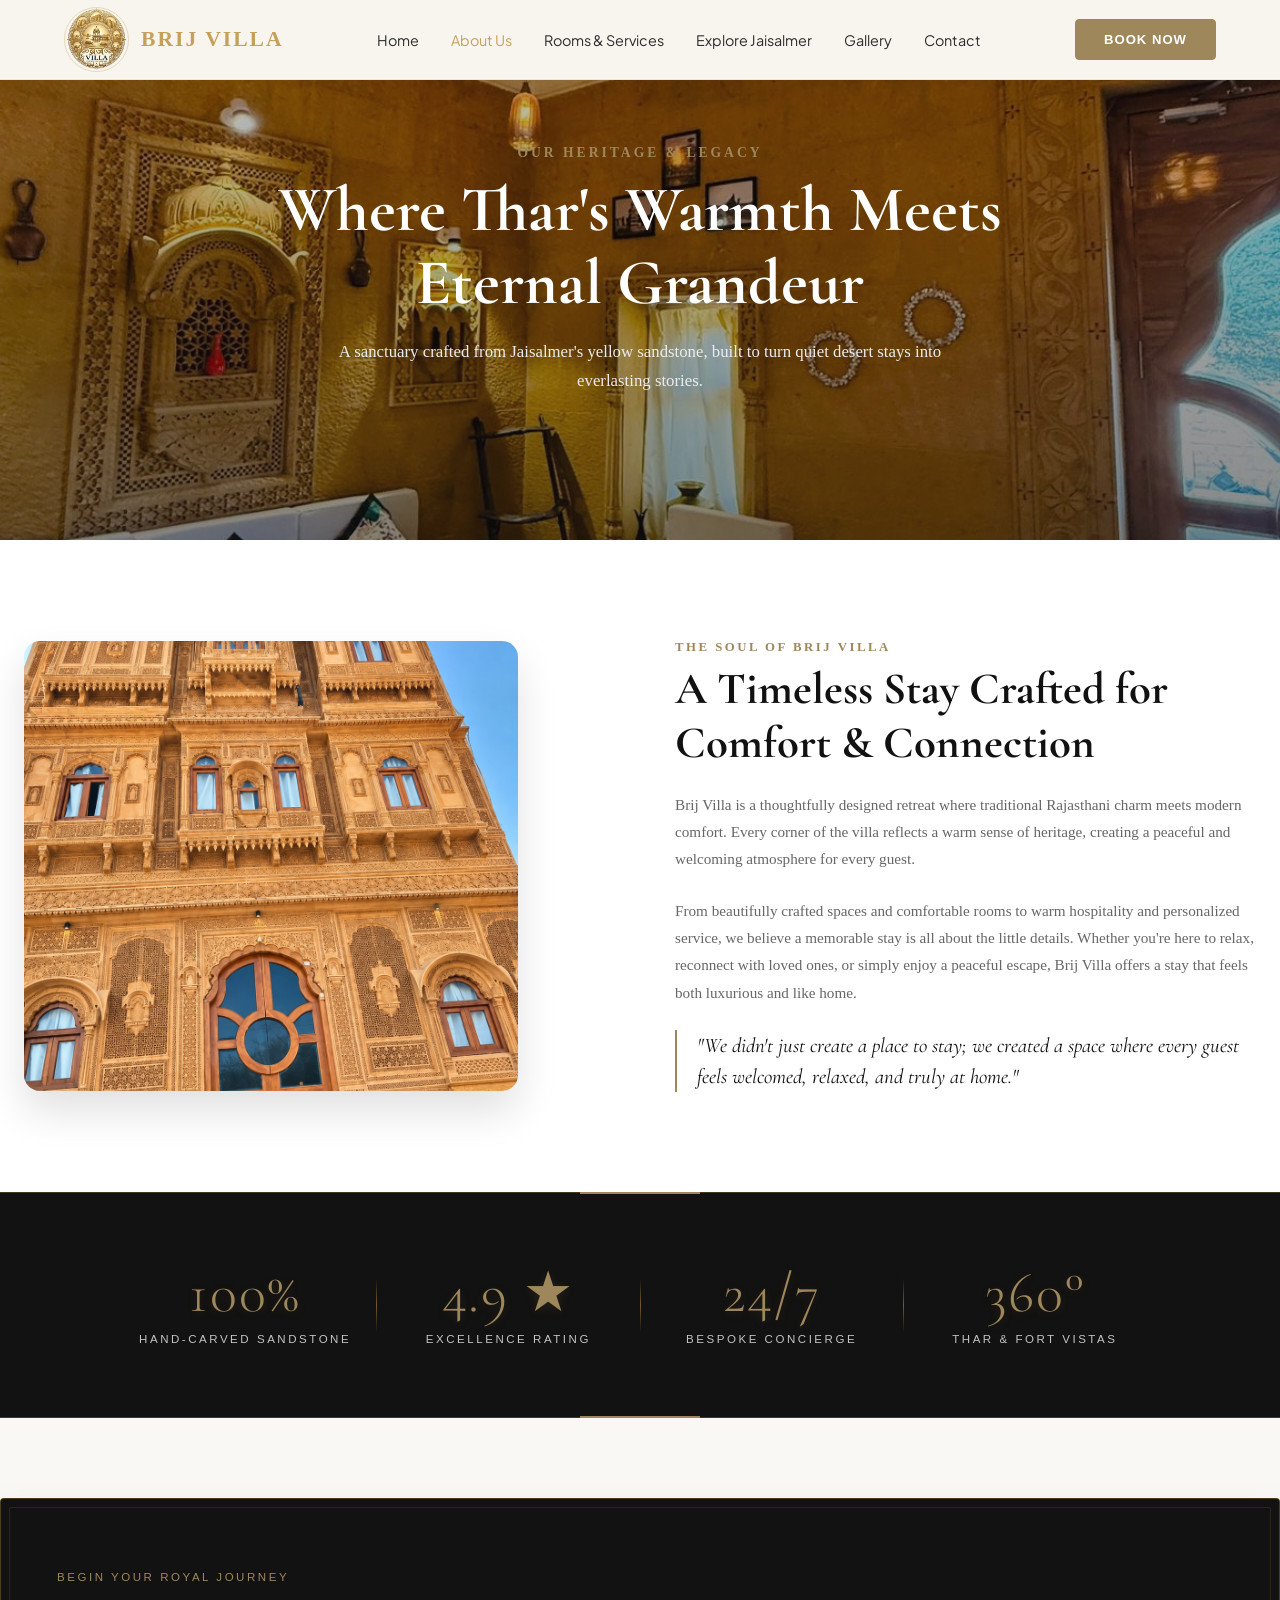
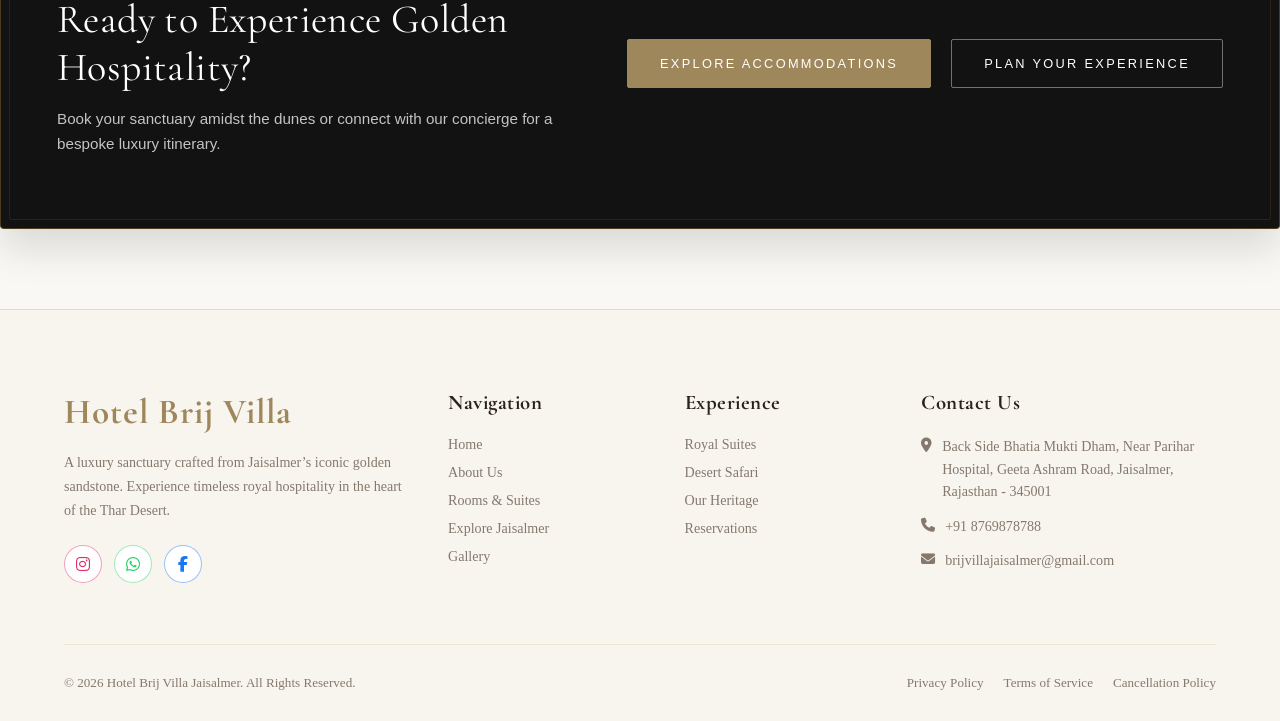
==== about.html @ b9895c02 "first" ====
<!DOCTYPE html>
<html lang="en">
<head>
  <meta charset="UTF-8">
  <meta name="viewport" content="width=device-width, initial-scale=1.0">
  <title>About Us | Brij Vila Jaisalmer</title>
  
  <!-- Shared Global CSS (Navbar, Footer, Buttons) -->
  <link rel="stylesheet" href="style.css">
  
  <!-- Page Specific CSS -->
  <link rel="stylesheet" href="about.css">
  
  <!-- Fonts & Icons -->
  <link rel="preconnect" href="https://fonts.googleapis.com">
  <link rel="preconnect" href="https://fonts.gstatic.com" crossorigin>
  <link href="https://fonts.googleapis.com/css2?family=Cormorant+Garamond:ital,wght@0,400;0,600;0,700;1,400&family=Plus+Jakarta+Sans:wght@300;400;500;600&display=swap" rel="stylesheet">
  <link rel="stylesheet" href="https://cdnjs.cloudflare.com/ajax/libs/font-awesome/6.5.1/css/all.min.css" />
</head>
<body>

  <!-- Navigation Bar (Shared Multi-Page Nav) -->
  <header class="navbar">
        <a href="#hero" class="nav-logo">
  <img 
    src="./images/88f17f92-57b8-442e-8bf9-5949bb6d2c0f-removebg-preview.png" 
    alt="Brij Villa Logo" 
    class="nav-logo-img" 
  />
  <div class="logo-text-group">
    <span class="logo-main">Brij Villa</span>
  </div>
</a>
    <nav class="nav-links">
      <a href="index.html">Home</a>
      <a href="about.html" class="active">About Us</a>
      <a href="rooms.html">Rooms & Services</a>
      <a href="explore.html">Explore Jaisalmer</a>
      <a href="gallery.html">Gallery</a>
      <a href="contact.html">Contact</a>
    </nav>
    <a href="contact.html" class="btn-primary">BOOK NOW</a>
    <button class="nav-hamburger" id="hamburgerBtn" aria-label="Open menu" aria-expanded="false">
      <span></span><span></span><span></span>
    </button>
  </header>

  <div class="nav-mobile" id="mobileNav">
    <button class="nav-close" id="navClose" aria-label="Close menu">✕</button>
    <a href="index.html" class="mob-link">Home</a>
    <a href="about.html" class="mob-link">About Us</a>
    <a href="rooms.html" class="mob-link">Rooms & Services</a>
    <a href="explore.html" class="mob-link">Explore Jaisalmer</a>
    <a href="gallery.html" class="mob-link">Gallery</a>
    <a href="contact.html" class="mob-link">Contact</a>
  </div>

  <main>
    <!-- Page Hero Banner -->
    <section class="about-hero">
      <div class="hero-overlay"></div>
      <div class="hero-content">
        <span class="gold-subtitle">Our Heritage & Legacy</span>
        <h1>Where Thar's Warmth Meets Eternal Grandeur</h1>
        <p>A sanctuary crafted from Jaisalmer's yellow sandstone, built to turn quiet desert stays into everlasting stories.</p>
      </div>
    </section>

    <!-- Narrative Intro Section (Split Layout) -->
  <section class="about-story container">
  <div class="story-grid">
    <div class="story-images">
      <!-- Main Video replaces the main background image -->
      <div class="img-wrapper main-img video-wrapper">
  <img 
    src="./images/hotelfront.png" 
    alt="Brij Villa Hotel"
  >
</div>
    </div>

    <div class="story-text">
      <span class="section-label">The Soul of Brij Villa</span>
      
      <h2>A Timeless Stay Crafted for Comfort & Connection</h2>
      
      <p class="lead-text">
        Brij Villa is a thoughtfully designed retreat where traditional Rajasthani charm meets modern comfort. Every corner of the villa reflects a warm sense of heritage, creating a peaceful and welcoming atmosphere for every guest.
      </p>
      
      <p>
        From beautifully crafted spaces and comfortable rooms to warm hospitality and personalized service, we believe a memorable stay is all about the little details. Whether you're here to relax, reconnect with loved ones, or simply enjoy a peaceful escape, Brij Villa offers a stay that feels both luxurious and like home.
      </p>

      <div class="story-quote">
        <blockquote>
          "We didn't just create a place to stay; we created a space where every guest feels welcomed, relaxed, and truly at home."
        </blockquote>
      </div>
    </div>
  </div>
</section>

<!-- Core Pillars / Services Section -->
<!-- <section class="about-pillars brij-experiences" id="brij-experiences">
  <div class="container">
    <div class="section-header text-center brij-experiences-header">
      <span class="section-label">The Brij Experience</span>
      <h2>Curated Experiences of the Thar</h2>
      <div class="header-line"></div>
      <p class="brij-experiences-intro">Handpicked desert journeys and royal conveniences, arranged with the quiet precision of a heritage concierge.</p>
    </div>

    <div class="brij-experiences-grid">

      <article class="experience-card">
        <div class="experience-card-media">
          <img src="./images/samsdunes.jpg" alt="Desert Safari across golden Sam Sand Dunes" loading="lazy">
          <span class="experience-card-num">01</span>
        </div>
        <div class="experience-card-body">
          <span class="experience-card-cat">Desert Adventure</span>
          <h3>Desert Safari</h3>
          <p>Golden-hour journeys into the Sam dunes — sunset vistas, soft sand trails, and the hush of the Thar at twilight.</p>
          <button type="button" class="experience-book-btn" data-service="Desert Safari">
            Book Now <i class="fa-solid fa-arrow-right-long" aria-hidden="true"></i>
          </button>
        </div>
      </article>

      <article class="experience-card">
        <div class="experience-card-media">
          <img src="./images/jeep.jpg" alt="Jeep Safari through desert dunes" loading="lazy">
          <span class="experience-card-num">02</span>
        </div>
        <div class="experience-card-body">
          <span class="experience-card-cat">Off-Road Expedition</span>
          <h3>Jeep Safari</h3>
          <p>Private 4×4 expeditions across rolling dunes and desert tracks — spirited, secure, and entirely on your schedule.</p>
          <button type="button" class="experience-book-btn" data-service="Jeep Safari">
            Book Now <i class="fa-solid fa-arrow-right-long" aria-hidden="true"></i>
          </button>
        </div>
      </article>

      <article class="experience-card">
        <div class="experience-card-media">
          <img src="./images/camel.jpg" alt="Camel Safari at sunset in the Thar Desert" loading="lazy">
          <span class="experience-card-num">03</span>
        </div>
        <div class="experience-card-body">
          <span class="experience-card-cat">Traditional Desert</span>
          <h3>Camel Safari</h3>
          <p>Leisurely camel treks along ancient caravan routes — a timeless Marwari ritual beneath wide desert skies.</p>
          <button type="button" class="experience-book-btn" data-service="Camel Safari">
            Book Now <i class="fa-solid fa-arrow-right-long" aria-hidden="true"></i>
          </button>
        </div>
      </article>

      

      <article class="experience-card">
        <div class="experience-card-media">
          <img src="./images/quad.jpg" alt="Quad biking across desert terrain" loading="lazy">
          <span class="experience-card-num">04</span>
        </div>
        <div class="experience-card-body">
          <span class="experience-card-cat">Adventure Sports</span>
          <h3>Quad Biking</h3>
          <p>Guided quad rides through open desert terrain — spirited exploration with safety briefing and equipment included.</p>
          <button type="button" class="experience-book-btn" data-service="Quad Biking">
            Book Now <i class="fa-solid fa-arrow-right-long" aria-hidden="true"></i>
          </button>
        </div>
      </article>

      <article class="experience-card">
        <div class="experience-card-media">
          <img src="./images/camp.jpg" alt="Luxury desert camping beneath desert skies" loading="lazy">
          <span class="experience-card-num">05</span>
        </div>
        <div class="experience-card-body">
          <span class="experience-card-cat">Overnight Escape</span>
          <h3>Desert Camping</h3>
          <p>Curated overnight camps with starlit dining, bonfire warmth, and the serene solitude of the golden wilderness.</p>
          <button type="button" class="experience-book-btn" data-service="Desert Camping">
            Book Now <i class="fa-solid fa-arrow-right-long" aria-hidden="true"></i>
          </button>
        </div>
      </article>

      <article class="experience-card">
        <div class="experience-card-media">
          <img src="./images/folk.jpg" alt="Rajasthani cultural and folk heritage" loading="lazy">
          <span class="experience-card-num">06</span>
        </div>
        <div class="experience-card-body">
          <span class="experience-card-cat">Heritage &amp; Culture</span>
          <h3>Rajasthani Cultural &amp; Folk Experience</h3>
          <p>Evenings of folk music, Kalbelia dance, and Marwari storytelling — an intimate portrait of royal Rajasthan.</p>
          <button type="button" class="experience-book-btn" data-service="Rajasthani Cultural &amp; Folk Experience">
            Book Now <i class="fa-solid fa-arrow-right-long" aria-hidden="true"></i>
          </button>
        </div>
      </article>

      <article class="experience-card">
        <div class="experience-card-media">
          <img src="./images/jaisalmerfort.jpg" alt="Jaisalmer Fort and guided heritage tours" loading="lazy">
          <span class="experience-card-num">07</span>
        </div>
        <div class="experience-card-body">
          <span class="experience-card-cat">Guided Discovery</span>
          <h3>Jaisalmer Sightseeing &amp; Guided Tours</h3>
          <p>Certified local guides unveil Sonar Qila, havelis, and hidden lanes — history told with grace and depth.</p>
          <button type="button" class="experience-book-btn" data-service="Jaisalmer Sightseeing &amp; Guided Tours">
            Book Now <i class="fa-solid fa-arrow-right-long" aria-hidden="true"></i>
          </button>
        </div>
      </article>

   

      <article class="experience-card">
        <div class="experience-card-media">
          <img src="./images/car.jpg" alt="Private taxi and car rental in Jaisalmer" loading="lazy">
          <span class="experience-card-num">08</span>
        </div>
        <div class="experience-card-body">
          <span class="experience-card-cat">Private Transport</span>
          <h3>Private Taxi &amp; Car Rental</h3>
          <p>Premium chauffeur-driven cars and self-drive options for day trips, city errands, and bespoke itineraries.</p>
          <button type="button" class="experience-book-btn" data-service="Private Taxi &amp; Car Rental">
            Book Now <i class="fa-solid fa-arrow-right-long" aria-hidden="true"></i>
          </button>
        </div>
      </article>

    </div>
  </div>
</section> -->

<!-- Key Statistics Banner -->
<section class="about-stats">
  <div class="container stats-flex">
    
    <div class="stat-item">
      <span class="stat-number">100%</span>
      <span class="stat-label">Hand-Carved Sandstone</span>
    </div>

    <div class="stat-divider"></div>

    <div class="stat-item">
      <span class="stat-number">4.9 ★</span>
      <span class="stat-label">Excellence Rating</span>
    </div>

    <div class="stat-divider"></div>

    <div class="stat-item">
      <span class="stat-number">24/7</span>
      <span class="stat-label">Bespoke Concierge</span>
    </div>

    <div class="stat-divider"></div>

    <div class="stat-item">
      <span class="stat-number">360°</span>
      <span class="stat-label">Thar & Fort Vistas</span>
    </div>

  </div>
</section>

    <!-- Call to Action Banner -->
    <section class="about-cta">
  <div class="cta-card container">
    <div class="cta-content">
      <span class="cta-subtitle">Begin Your Royal Journey</span>
      <h2>Ready to Experience Golden Hospitality?</h2>
      <p>Book your sanctuary amidst the dunes or connect with our concierge for a bespoke luxury itinerary.</p>
    </div>
    <div class="cta-actions">
      <a href="rooms.html" class="btn-primary">Explore Accommodations</a>
      <a href="contact.html" class="btn-outline">Plan Your Experience</a>
    </div>
  </div>
</section>
  </main>

  <!-- Shared Footer -->
  <footer>
    <div class="footer-inner">
      <div class="footer-top">
        <!-- Brand Info Column -->
        <div class="footer-col">
          <a href="index.html" class="nav-logo">
            <span class="logo-main">Hotel Brij Villa</span>
          </a>
          <p class="footer-tagline">
            A luxury sanctuary crafted from Jaisalmer’s iconic golden sandstone. Experience timeless royal hospitality in the heart of the Thar Desert.
          </p>
          <div class="footer-social">
            <a href="https://www.instagram.com/brijvilla_jaisalmer?igsh=MWw5ZTd3NH1va2M3cA==" class="social-btn contact-app-link" data-contact="instagram" aria-label="Instagram"><i class="fa-brands fa-instagram"></i></a>
            <a href="https://wa.me/918769878788" class="social-btn contact-app-link" data-contact="whatsapp" aria-label="WhatsApp"><i class="fa-brands fa-whatsapp"></i></a>
            <a href="https://www.facebook.com/share/1Bj2ftABbc/" class="social-btn contact-app-link" data-contact="facebook" aria-label="Facebook"><i class="fa-brands fa-facebook-f"></i></a>
          </div>
        </div>

        <!-- Quick Links Column 1 -->
        <div class="footer-col">
          <h5>Navigation</h5>
          <ul>
            <li><a href="index.html">Home</a></li>
            <li><a href="about.html">About Us</a></li>
            <li><a href="rooms.html">Rooms & Suites</a></li>
            <li><a href="explore.html">Explore Jaisalmer</a></li>
            <li><a href="gallery.html">Gallery</a></li>
          </ul>
        </div>

        <!-- Quick Links Column 2 -->
        <div class="footer-col">
          <h5>Experience</h5>
          <ul>
            <li><a href="rooms.html">Royal Suites</a></li>
            <li><a href="explore.html">Desert Safari</a></li>
            <li><a href="about.html">Our Heritage</a></li>
            <li><a href="contact.html">Reservations</a></li>
          </ul>
        </div>

        <!-- Contact Info Column -->
        <div class="footer-col">
          <h5>Contact Us</h5>
          <div class="contact-item">
            <i class="fa-solid fa-location-dot" style="margin-top: 3px;"></i>
            <span>Back Side Bhatia Mukti Dham, Near Parihar Hospital, Geeta Ashram Road, Jaisalmer, Rajasthan - 345001</span>
          </div>
          <div class="contact-item">
            <i class="fa-solid fa-phone" style="margin-top: 3px;"></i>
            <a href="tel:+918769878788">+91 8769878788</a>
          </div>
          <div class="contact-item">
            <i class="fa-solid fa-envelope" style="margin-top: 3px;"></i>
            <a href="mailto:brijvillajaisalmer@gmail.com" class="contact-app-link" data-contact="email">brijvillajaisalmer@gmail.com</a>
          </div>
        </div>
      </div>

      <!-- Footer Bottom -->
      <div class="footer-bottom">
        <p>&copy; 2026 Hotel Brij Villa Jaisalmer. All Rights Reserved.</p>
        <div class="footer-links">
         <a href="./privacy.html">Privacy Policy</a>
          <a href="./terms.html">Terms of Service</a>
          <a href="./cancellation-policy.html">Cancellation Policy</a>
        </div>
      </div>
    </div>
  </footer>

  <script src="contact-links.js" defer></script>
  <script src="about-experiences.js" defer></script>
  <script src="mobile-nav.js" defer></script>
</body>
</html>
---- about.css ----
/* ==========================================================================
   Brij Vila Jaisalmer — About Us Page Styles
   File: about.css
   ========================================================================== */

/* --------------------------------------------------------------------------
   1. Local Variables
   -------------------------------------------------------------------------- */
:root {
  --gold: #9f875c;
  --gold-light: #c5b388;
  --gold-glow: rgba(159, 135, 92, 0.15);
  --dark: #111111;
  --dark-surface: #181818;
  --text-dark: #2a2a2a;
  --text-muted: #666666;
  --text-light: #ececec;
  --font-heading: 'Cormorant Garamond', serif;
  --font-body: 'Plus Jakarta Sans', sans-serif;
  --transition: all 0.4s cubic-bezier(0.16, 1, 0.3, 1);
}

/* --------------------------------------------------------------------------
   2. Base Helpers
   -------------------------------------------------------------------------- */
* {
  margin: 0;
  padding: 0;
  box-sizing: border-box;
}

html, body {
  margin: 0 !important;
  padding: 0 !important;
  width: 100%;
  max-width: 100%;
  overflow-x: hidden;
}



  

.about-hero, 
section {
  width: 100%;
  max-width: 100vw;
  box-sizing: border-box;
}

.story-images {
  position: relative;
  width: 100%;
  max-width: 100%;
}

.floating-img {
  position: absolute;
  bottom: -20px;
  right: 0px;
  width: 48%;
  max-width: 260px;
}

.container {
  max-width: 1280px;
  margin: 0 auto;
  padding: 0 24px;
  overflow-x: hidden;
}

.text-center { 
  text-align: center; 
}

.section-label {
  color: var(--gold);
  font-size: 0.8rem;
  text-transform: uppercase;
  letter-spacing: 2.5px;
  font-weight: 600;
  display: block;
  margin-bottom: 8px;
}

.main-img.video-wrapper {
  position: relative;
  overflow: hidden;
  border-radius: 16px; /* Match your main container border-radius */
  width: 100%;
  height: 100%;
  min-height: 520px; /* Adjust according to your layout design */
}

.main-img.video-wrapper video {
  width: 100%;
  height: 520px;
  object-fit: cover;
  display: block;
  border-radius: inherit;
}

/* ==========================================================================
   Header & Navbar Styles
   ========================================================================== *//* ===========================================================
   NAVBAR (Same as Homepage)
   =========================================================== */

.navbar{
    position:fixed;
    top:0;
    left:0;
    width:100%;
    height:80px;
    padding:0 5%;
    display:flex;
    justify-content:space-between;
    align-items:center;
    background:#F8F5EF;
    backdrop-filter:blur(12px);
    -webkit-backdrop-filter:blur(12px);
    border-bottom:1px solid rgba(197,160,89,.18);
    z-index:9999;
}

.navbar .nav-logo{
    display:flex;
    align-items:center;
    gap:12px;
    text-decoration:none;
}

.navbar .nav-logo-img{
    width:65px;
    height:65px;
    border-radius:50%;
    object-fit:cover;
    border:1px solid rgba(197,160,89,.35);
    transition:.35s;
}

.navbar .nav-logo:hover .nav-logo-img{
    transform:scale(1.05);
}

.navbar .logo-text-group{
    display:flex;
    flex-direction:column;
    justify-content:center;
    line-height:1.05;
}

.navbar .logo-main{
    font-family:'Cinzel',serif;
    font-size:1.35rem;
    font-weight:600;
    letter-spacing:2px;
    color:#c5a059;
    text-transform:uppercase;
    white-space:nowrap;
}

.navbar .logo-sub{
    display: none;
}

.navbar .nav-links{
    display:flex;
    align-items:center;
    gap:32px;
}

.navbar .nav-links a{
    text-decoration:none;
    color:#2C2C2C;
    font-family:'Plus Jakarta Sans',sans-serif;
    font-size:.9rem;
    transition:.3s;
}

.navbar .nav-links a:hover,
.navbar .nav-links a.active{
    color:#c5a059;
}

.navbar .btn-primary{
    padding:12px 24px;
}

/* Mobile */

@media(max-width:768px){

    .navbar{
        height:72px;
        padding:0 20px;
    }

    .navbar .nav-links,
    .navbar > .btn-primary {
        display: none !important;
    }

    .navbar .nav-logo-img{
        width:42px;
        height:42px;
    }

    .navbar .logo-main{
        font-size:1.05rem;
    }

    .navbar .logo-sub{
        display: none;
    }

}

/* Navbar Book Now Button */
.navbar .btn-primary{
    display:inline-flex;
    align-items:center;
    justify-content:center;
    padding:12px 28px;
    background:#9f875c;
    color:#fff;
    text-decoration:none;
    text-transform:uppercase;
    letter-spacing:1px;
    font-size:.82rem;
    font-weight:600;
    border:1px solid #9f875c;
    border-radius:4px;
    transition:all .35s ease;
    white-space:nowrap;
}

.navbar .btn-primary:hover{
    background:#c5b388;
    border-color:#c5b388;
    color:#fff;
    transform:translateY(-2px);
}

/* Mobile menu (matches home page behaviour) */
.navbar .nav-hamburger {
  display: none;
  position: relative;
  flex-direction: column;
  justify-content: center;
  gap: 5px;
  width: 34px;
  height: 34px;
  cursor: pointer;
  padding: 5px;
  background: none;
  border: none;
  z-index: 10001;
}

.navbar .nav-hamburger span {
  display: block;
  width: 24px;
  height: 1.5px;
  background: #2C2C2C;
  transition: transform 0.4s cubic-bezier(0.65, 0, 0.35, 1), opacity 0.3s ease;
  transform-origin: center;
}

.navbar .nav-hamburger.active span:nth-child(1) {
  transform: translateY(6.5px) rotate(45deg);
}

.navbar .nav-hamburger.active span:nth-child(2) {
  opacity: 0;
  transform: scaleX(0);
}

.navbar .nav-hamburger.active span:nth-child(3) {
  transform: translateY(-6.5px) rotate(-45deg);
}

@media (max-width: 768px) {
  .navbar .nav-hamburger {
    display: flex !important;
    flex-shrink: 0;
    margin-left: auto;
  }
}

.nav-mobile {
  display: flex;
  position: fixed;
  inset: 0;
  transform-style: flat;
  perspective: none;
  background: rgba(26, 24, 21, 0.98);
  backdrop-filter: blur(20px);
  -webkit-backdrop-filter: blur(20px);
  z-index: 10005;
  flex-direction: column;
  align-items: center;
  justify-content: center;
  gap: 2.5rem;
  opacity: 0;
  visibility: hidden;
  pointer-events: none;
  transition: opacity 0.4s cubic-bezier(0.4, 0, 0.2, 1), visibility 0.4s;
}

.nav-mobile.open {
  opacity: 1;
  visibility: visible;
  pointer-events: auto;
}

.nav-mobile a,
.nav-mobile .mob-link {
  text-decoration: none;
  font-family: "Cormorant Garamond", serif;
  font-size: 2rem;
  font-weight: 400;
  color: #F8F4EB;
  letter-spacing: 0.05em;
  transition: color 0.3s ease, transform 0.3s ease;
  opacity: 0;
  transform: translateY(14px);
}

.nav-mobile.open a,
.nav-mobile.open .mob-link {
  opacity: 1;
  transform: translateY(0);
}

.nav-mobile.open a:nth-child(2) { transition-delay: 0.06s; }
.nav-mobile.open a:nth-child(3) { transition-delay: 0.11s; }
.nav-mobile.open a:nth-child(4) { transition-delay: 0.16s; }
.nav-mobile.open a:nth-child(5) { transition-delay: 0.21s; }
.nav-mobile.open a:nth-child(6) { transition-delay: 0.26s; }
.nav-mobile.open a:nth-child(7) { transition-delay: 0.31s; }

.nav-mobile a:hover,
.nav-mobile .mob-link:hover {
  color: #c5b388;
}

.nav-close {
  position: absolute;
  top: 1.5rem;
  right: 5%;
  background: none;
  border: none;
  color: #c5b388;
  font-size: 1.5rem;
  cursor: pointer;
  padding: 0.5rem;
}

/* --------------------------------------------------------------------------
   3. Hero Banner
   -------------------------------------------------------------------------- */
.about-hero {
  position: relative;
  height: 60vh;
  min-height: 480px;
  background: url('./images/gallery.jpeg') center/cover no-repeat;
  display: flex;
  align-items: center;
  justify-content: center;
  text-align: center;
  padding: 0 20px;
}

.hero-overlay {
  position: absolute;
  inset: 0;
  background: linear-gradient(180deg, rgba(17,17,17,0.22) 0%, rgba(17,17,17,0.48) 100%);
}

.hero-content {
  position: relative;
  z-index: 2;
  max-width: 800px;
}

.gold-subtitle {
  color: var(--gold);
  font-size: 0.85rem;
  text-transform: uppercase;
  letter-spacing: 3px;
  font-weight: 600;
  display: block;
  margin-bottom: 12px;
}

.about-hero h1 {
  font-family: var(--font-heading);
  font-size: clamp(2.5rem, 5vw, 4rem);
  color: #ffffff;
  font-weight: 700;
  line-height: 1.15;
  margin-bottom: 18px;
}

.about-hero p {
  color: var(--text-light);
  font-size: 1.05rem;
  line-height: 1.7;
  font-weight: 300;
  max-width: 620px;
  margin: 0 auto;
}

/* --------------------------------------------------------------------------
   4. Story Section (Split Architecture Layout)
   -------------------------------------------------------------------------- */
.about-story {
  padding: 100px 24px;
}

.story-grid {
  display: grid;
  grid-template-columns: 1fr 1fr;
  gap: 70px;
  align-items: center;
}

.story-images {
  position: relative;
}

.img-wrapper {
  border-radius: 8px;
  overflow: hidden;
  box-shadow: 0 20px 40px rgba(0,0,0,0.12);
}

.img-wrapper img {
  width: 100%;
  height: 90%;
  object-fit: cover;
  display: block;
  transition: var(--transition);
}

.main-img {
  width: 85%;
  height: 400px;
}

.floating-img {
  position: absolute;
  bottom: -30px;
  right: 0;
  width: 55%;
  height: 280px;
  border: 6px solid #ffffff;
}

.experience-badge {
  position: absolute;
  top: 30px;
  left: -20px;
  background: var(--dark);
  color: #ffffff;
  padding: 20px 24px;
  border-radius: 6px;
  border-left: 3px solid var(--gold);
  box-shadow: 0 15px 30px rgba(0,0,0,0.2);
}

.badge-num {
  display: block;
  font-family: var(--font-heading);
  font-size: 2.2rem;
  font-weight: 700;
  color: var(--gold);
  line-height: 1;
}

.badge-text {
  font-size: 0.75rem;
  text-transform: uppercase;
  letter-spacing: 1.5px;
  color: #cccccc;
  margin-top: 4px;
  display: block;
}

.story-text h2 {
  font-family: var(--font-heading);
  font-size: 2.8rem;
  color: var(--dark);
  line-height: 1.2;
  margin-bottom: 20px;
}

.lead-text {
  font-size: 1.1rem;
  color: var(--text-dark);
  font-weight: 500;
  line-height: 1.7;
  margin-bottom: 16px;
}

.story-text p {
  color: var(--text-muted);
  line-height: 1.8;
  font-size: 0.95rem;
  margin-bottom: 24px;
}

.story-quote blockquote {
  border-left: 2px solid var(--gold);
  padding-left: 20px;
  font-family: var(--font-heading);
  font-size: 1.3rem;
  font-style: italic;
  color: var(--dark);
  line-height: 1.5;
  margin: 0;
}

/* .video-wrapper {
  overflow: hidden;
  position: relative;
}

.video-wrapper video {
  width: 100%;
  height: 100%;
  object-fit: cover;
  display: block;
} */
/* --------------------------------------------------------------------------
   5. Core Pillars / Philosophy Section
   -------------------------------------------------------------------------- */
/* ============================================================
   BRIJ EXPERIENCES — Curated Services Grid (About Page)
   ============================================================ */
.about-pillars.brij-experiences {
  padding: 5.5rem 0 6rem;
  background: var(--ivory, #faf8f5);
}

.brij-experiences-header h2 {
  font-family: "Cormorant Garamond", serif;
  font-size: clamp(1.85rem, 3vw, 2.35rem);
  font-weight: 500;
  color: var(--charcoal, #2b2118);
  margin-top: 0.5rem;
  letter-spacing: 0.02em;
}

.brij-experiences-header .header-line {
  width: 50px;
  height: 1px;
  background: var(--gold, #b88a3b);
  margin: 1rem auto 1.5rem;
}

.brij-experiences-intro {
  max-width: 36rem;
  margin: 0 auto 3rem;
  font-family: "Plus Jakarta Sans", sans-serif;
  font-size: 0.95rem;
  line-height: 1.75;
  color: #6b6358;
  font-weight: 300;
}

.brij-experiences-grid {
  display: grid;
  grid-template-columns: repeat(3, 1fr);
  gap: 1.75rem;
}

.experience-card {
  display: flex;
  flex-direction: column;
  background: #fff;
  border: 1px solid rgba(184, 138, 59, 0.18);
  overflow: hidden;
  transition: transform 0.45s ease, box-shadow 0.45s ease, border-color 0.45s ease;
}

.experience-card:hover {
  transform: translateY(-5px);
  border-color: rgba(184, 138, 59, 0.45);
  box-shadow: 0 18px 40px rgba(43, 33, 26, 0.07);
}

.experience-card-media {
  position: relative;
  aspect-ratio: 4 / 3;
  overflow: hidden;
  background: #ebe4d8;
}

.experience-card-media img {
  width: 100%;
  height: 100%;
  object-fit: cover;
  object-position: center;
  transition: transform 0.65s cubic-bezier(0.25, 0.46, 0.45, 0.94);
}

.experience-card:hover .experience-card-media img {
  transform: scale(1.06);
}

.experience-card-num {
  position: absolute;
  top: 1rem;
  right: 1rem;
  font-family: "Cormorant Garamond", serif;
  font-size: 1.5rem;
  font-weight: 300;
  color: #f8f5ef;
  letter-spacing: 0.05em;
  text-shadow: 0 1px 8px rgba(43, 33, 26, 0.35);
  pointer-events: none;
}

.experience-card-body {
  display: flex;
  flex-direction: column;
  flex: 1;
  padding: 1.5rem 1.35rem 1.65rem;
}

.experience-card-cat {
  font-family: "Plus Jakarta Sans", sans-serif;
  font-size: 0.62rem;
  font-weight: 500;
  letter-spacing: 0.22em;
  text-transform: uppercase;
  color: var(--gold, #b88a3b);
  margin-bottom: 0.55rem;
}

.experience-card-body h3 {
  font-family: "Cormorant Garamond", serif;
  font-size: 1.3rem;
  font-weight: 600;
  color: var(--charcoal, #2b2118);
  line-height: 1.25;
  margin-bottom: 0.65rem;
  letter-spacing: 0.01em;
}

.experience-card-body p {
  font-family: "Plus Jakarta Sans", sans-serif;
  font-size: 0.875rem;
  line-height: 1.7;
  color: #6b6358;
  font-weight: 300;
  margin-bottom: 1.25rem;
  flex: 1;
}

.experience-book-btn {
  align-self: flex-start;
  display: inline-flex;
  align-items: center;
  gap: 0.55rem;
  padding: 0.65rem 1.15rem;
  background: transparent;
  border: 1px solid var(--gold, #b88a3b);
  color: #4a4038;
  font-family: "Plus Jakarta Sans", sans-serif;
  font-size: 0.72rem;
  font-weight: 500;
  letter-spacing: 0.14em;
  text-transform: uppercase;
  cursor: pointer;
  transition: background 0.35s ease, color 0.35s ease, border-color 0.35s ease, gap 0.35s ease;
}

.experience-book-btn i {
  font-size: 0.75rem;
  transition: transform 0.35s ease;
}

.experience-book-btn:hover,
.experience-book-btn:focus-visible {
  background: var(--gold, #b88a3b);
  color: #f8f5ef;
  border-color: var(--gold, #b88a3b);
  outline: none;
}

.experience-book-btn:hover i,
.experience-book-btn:focus-visible i {
  transform: translateX(4px);
}

@media (max-width: 1024px) {
  .brij-experiences-grid {
    grid-template-columns: repeat(2, 1fr);
    gap: 1.5rem;
  }
}

@media (max-width: 768px) {
  .about-pillars.brij-experiences {
    padding: 4rem 0 4.5rem;
  }

  .brij-experiences-intro {
    margin-bottom: 2.25rem;
    font-size: 0.9rem;
  }

  .brij-experiences-grid {
    grid-template-columns: 1fr;
    gap: 1.25rem;
  }

  .experience-card-body {
    padding: 1.35rem 1.15rem 1.5rem;
  }

  .experience-book-btn {
    width: 100%;
    justify-content: center;
    padding: 0.75rem 1rem;
    min-height: 44px;
  }
}
/* --------------------------------------------------------------------------
   6. Key Metrics & Statistics Banner
   -------------------------------------------------------------------------- */
/* ============================================================
   EXTRA LUXURY STATS BANNER (THE BRIJ VILLA)
   ============================================================ */
.about-stats {
  background: var(--charcoal, #121212);
  padding: 4.5rem 0;
  border-top: 1px solid rgba(184, 138, 59, 0.3);
  border-bottom: 1px solid rgba(184, 138, 59, 0.3);
  position: relative;
}

/* Subtle gold top/bottom accent line glow */
.about-stats::before,
.about-stats::after {
  content: "";
  position: absolute;
  left: 50%;
  transform: translateX(-50%);
  width: 120px;
  height: 2px;
  background: var(--gold, #b88a3b);
}

.about-stats::before {
  top: -1px;
}

.about-stats::after {
  bottom: -1px;
}

.stats-flex {
  display: flex;
  align-items: center;
  justify-content: space-between;
  max-width: 1100px;
  margin: 0 auto;
}

.stat-item {
  display: flex;
  flex-direction: column;
  align-items: center;
  text-align: center;
  padding: 0 1rem;
  flex: 1;
}

.stat-number {
  font-family: "Cormorant Garamond", serif;
  font-size: 3.5rem;
  font-weight: 300;
  color: var(--gold, #b88a3b);
  line-height: 1;
  letter-spacing: 0.03em;
  margin-bottom: 0.75rem;
  text-shadow: 0 2px 10px rgba(184, 138, 59, 0.15);
}

.stat-label {
  font-family: "DM Sans", sans-serif;
  font-size: 0.72rem;
  font-weight: 500;
  text-transform: uppercase;
  letter-spacing: 0.22em;
  color: rgba(255, 255, 255, 0.75);
}

/* Slim Gold Gradient Divider */
.stat-divider {
  width: 1px;
  height: 55px;
  background: linear-gradient(
    to bottom,
    transparent,
    rgba(184, 138, 59, 0.6),
    transparent
  );
}

/* Mobile & Tablet Responsiveness */
@media (max-width: 768px) {
  .about-stats {
    padding: 3.5rem 1rem;
  }
  .stats-flex {
    display: grid;
    grid-template-columns: repeat(2, 1fr);
    gap: 2.5rem 1rem;
  }
  .stat-divider {
    display: none;
  }
  .stat-number {
    font-size: 2.8rem;
  }
}

/* --------------------------------------------------------------------------
   7. Call To Action (CTA) Box
   -------------------------------------------------------------------------- */
/* ============================================================
   EXTRA LUXURY CTA SECTION (THE BRIJ VILLA)
   ============================================================ */
.about-cta {
  padding: 5rem 0;
  background: var(--ivory, #faf8f5);
}

.cta-card {
  background: var(--charcoal, #121212);
  border: 1px solid rgba(184, 138, 59, 0.35);
  border-radius: 4px;
  padding: 4.5rem 3.5rem;
  display: flex;
  align-items: center;
  justify-content: space-between;
  gap: 3rem;
  position: relative;
  overflow: hidden;
  box-shadow: 0 20px 40px rgba(0, 0, 0, 0.12);
}

/* Subtle inset gold outline overlay for framing */
.cta-card::before {
  content: "";
  position: absolute;
  top: 8px;
  left: 8px;
  right: 8px;
  bottom: 8px;
  border: 1px solid rgba(184, 138, 59, 0.15);
  pointer-events: none;
  border-radius: 2px;
}

.cta-content {
  max-width: 620px;
  position: relative;
  z-index: 1;
}

.cta-subtitle {
  font-family: "DM Sans", sans-serif;
  font-size: 0.72rem;
  text-transform: uppercase;
  letter-spacing: 0.22em;
  color: var(--gold, #b88a3b);
  display: block;
  margin-bottom: 0.75rem;
}

.cta-content h2 {
  font-family: "Cormorant Garamond", serif;
  font-size: 2.5rem;
  font-weight: 400;
  color: #ffffff;
  line-height: 1.2;
  margin-bottom: 1rem;
  letter-spacing: 0.01em;
}

.cta-content p {
  font-family: "DM Sans", sans-serif;
  font-size: 0.95rem;
  color: rgba(255, 255, 255, 0.75);
  line-height: 1.6;
}

.cta-actions {
  display: flex;
  align-items: center;
  gap: 1.25rem;
  position: relative;
  z-index: 1;
  flex-shrink: 0;
}

/* Primary Gold Button */
.btn-primary {
  display: inline-block;
  padding: 1rem 2rem;
  background: var(--gold, #b88a3b);
  color: #ffffff;
  font-family: "DM Sans", sans-serif;
  font-size: 0.8rem;
  font-weight: 500;
  text-transform: uppercase;
  letter-spacing: 0.18em;
  text-decoration: none;
  border: 1px solid var(--gold, #b88a3b);
  border-radius: 2px;
  transition: all 0.35 ease;
}

.btn-primary:hover {
  background: #a37830;
  border-color: #a37830;
  transform: translateY(-2px);
  box-shadow: 0 8px 20px rgba(184, 138, 59, 0.25);
}

/* Outline Light Button */
.btn-outline {
  display: inline-block;
  padding: 1rem 2rem;
  background: transparent;
  color: #ffffff;
  font-family: "DM Sans", sans-serif;
  font-size: 0.8rem;
  font-weight: 500;
  text-transform: uppercase;
  letter-spacing: 0.18em;
  text-decoration: none;
  border: 1px solid rgba(255, 255, 255, 0.4);
  border-radius: 2px;
  transition: all 0.35s ease;
}

.btn-outline:hover {
  border-color: var(--gold, #b88a3b);
  color: var(--gold, #b88a3b);
  transform: translateY(-2px);
}

/* Mobile & Tablet Responsiveness */
@media (max-width: 992px) {
  .cta-card {
    flex-direction: column;
    text-align: center;
    padding: 3.5rem 2rem;
    gap: 2rem;
  }

  .cta-actions {
    flex-direction: column;
    width: 100%;
  }

  .btn-primary,
  .btn-outline {
    width: 100%;
    text-align: center;
  }
}

/* ==========================================================================
   8. Shared Footer Styles (Exact Match to Index CSS)
   ========================================================================== */
footer {
  background: #F8F5EF;
  color: #4A4038;
  padding: 80px 5% 30px;
  border-top: 1px solid rgba(184, 138, 59, 0.25);
}

.footer-inner {
  max-width: 1300px;
  margin: 0 auto;
}

.footer-top {
  display: grid;
  grid-template-columns: 1.4fr 0.8fr 0.8fr 1.2fr;
  gap: 40px;
  padding-bottom: 60px;
  border-bottom: 1px solid rgba(184, 138, 59, 0.15);
}

footer .logo-main {
  display: block;
  font-family: 'Cormorant Garamond', serif;
  font-size: 2.2rem;
  font-weight: 700;
  color: var(--gold, #9f875c);
  letter-spacing: 1px;
}

footer .nav-logo,
footer .nav-logo:hover,
footer .nav-logo:focus {
  text-decoration: none;
}

footer .logo-sub {
  display: none;
}

.footer-tagline {
  font-size: 0.88rem;
  color: #85786D;
  line-height: 1.7;
  margin: 18px 0 22px;
}

.footer-social {
  display: flex;
  gap: 12px;
}

.social-btn {
  width: 38px;
  height: 38px;
  border-radius: 50%;
  border: 1px solid rgba(184, 138, 59, 0.35);
  background: #ffffff;
  display: flex;
  align-items: center;
  justify-content: center;
  color: var(--gold, #9f875c);
  text-decoration: none;
  transition: all 0.3s ease;
}

.social-btn:hover {
  background: var(--gold, #9f875c);
  color: #ffffff;
  transform: translateY(-3px);
}

.footer-col h5 {
  font-family: 'Cormorant Garamond', serif;
  font-size: 1.3rem;
  color: #2B211A;
  margin-bottom: 20px;
  letter-spacing: 0.5px;
}

.footer-col ul {
  list-style: none;
  padding: 0;
  margin: 0;
}

.footer-col ul li {
  margin-bottom: 10px;
}

.footer-col ul li a {
  color: #85786D;
  text-decoration: none;
  font-size: 0.88rem;
  transition: color 0.3s ease;
}

.footer-col ul li a:hover {
  color: var(--gold, #9f875c);
}

.contact-item {
  display: flex;
  gap: 10px;
  font-size: 0.88rem;
  color: #85786D;
  margin-bottom: 12px;
  line-height: 1.6;
}

.contact-item a {
  color: #85786D;
  text-decoration: none;
  transition: color 0.3s ease;
}

.contact-item a:hover {
  color: var(--gold, #9f875c);
}

.footer-bottom {
  display: flex;
  justify-content: space-between;
  align-items: center;
  padding-top: 30px;
  font-size: 0.82rem;
  color: #85786D;
}

.footer-links {
  display: flex;
  gap: 20px;
}

.footer-links a {
  color: #85786D;
  text-decoration: none;
  transition: color 0.3s ease;
}

.footer-links a:hover {
  color: #2B211A;
}

/* --------------------------------------------------------------------------
   9. Responsive Design
   -------------------------------------------------------------------------- */
@media (max-width: 992px) {
  .story-grid {
    grid-template-columns: 1fr;
    gap: 50px;
  }
  
  .main-img {
    width: 100%;
    height: 380px;
  }
  
  .floating-img {
    display: none;
  }

  .cta-card {
    flex-direction: column;
    text-align: center;
    padding: 40px 30px;
  }

  .stat-divider {
    display: none;
  }

  .footer-top {
    grid-template-columns: 1fr 1fr;
  }
}

@media (max-width: 600px) {
  .about-story, 
  .about-pillars, 
  .about-cta {
    padding: 60px 20px;
  }

  .cta-actions {
    flex-direction: column;
    width: 100%;
  }

  .cta-actions a {
    width: 100%;
    text-align: center;
  }

  .footer-top {
    grid-template-columns: 1fr;
    gap: 30px;
  }

  .footer-bottom {
    flex-direction: column;
    gap: 15px;
    text-align: center;
  }
}



/* =========================================================
   FOOTER SOCIAL ICON — BRAND COLORS
   ========================================================= */

.footer-social .social-btn[data-contact="whatsapp"] {
  color: #25D366;
  border-color: rgba(37, 211, 102, 0.45);
}

.footer-social .social-btn[data-contact="whatsapp"]:hover {
  background: #25D366;
  color: #fff;
  border-color: #25D366;
}


.footer-social .social-btn[data-contact="instagram"] {
  color: #E1306C;
  border-color: rgba(225, 48, 108, 0.45);
}

.footer-social .social-btn[data-contact="instagram"]:hover {
  background: #E1306C;
  color: #fff;
  border-color: #E1306C;
}


.footer-social .social-btn[data-contact="facebook"] {
  color: #1877F2;
  border-color: rgba(24, 119, 242, 0.45);
}

.footer-social .social-btn[data-contact="facebook"]:hover {
  background: #1877F2;
  color: #fff;
  border-color: #1877F2;
} 



/* About Story - Main Hotel Image */
.about-story .main-img.video-wrapper {
  width: 85%;
  height: 450px !important;
  min-height: 0 !important;
  aspect-ratio: auto !important;
}

.about-story .main-img.video-wrapper img {
  width: 100%;
  height: 100% !important;
  object-fit: cover;
  display: block;
}

/* ================================
   ABOUT STORY - MOBILE FIX
================================ */

@media (max-width: 768px) {

  .about-story {
    width: 100%;
    max-width: 100%;
    padding: 55px 22px 60px;
    overflow: hidden;
  }

  .about-story .story-grid {
    width: 100%;
    display: flex;
    flex-direction: column;
    gap: 45px;
  }

  .about-story .story-images {
    width: 100%;
    max-width: 100%;
  }

  .about-story .main-img,
  .about-story .main-img.video-wrapper {
    width: 100% !important;
    max-width: 100% !important;
    height: 330px !important;
    min-height: 0 !important;
    aspect-ratio: auto !important;
  }

  .about-story .main-img img {
    width: 100% !important;
    height: 100% !important;
    object-fit: cover;
    display: block;
  }

  .about-story .story-text {
    width: 100%;
    max-width: 100%;
    min-width: 0;
  }

  .about-story .story-text h2 {
    font-size: 2.6rem;
    line-height: 1.08;
    word-break: normal;
    overflow-wrap: normal;
  }

  .about-story .story-text p {
    font-size: 0.9rem;
    line-height: 1.75;
  }
}
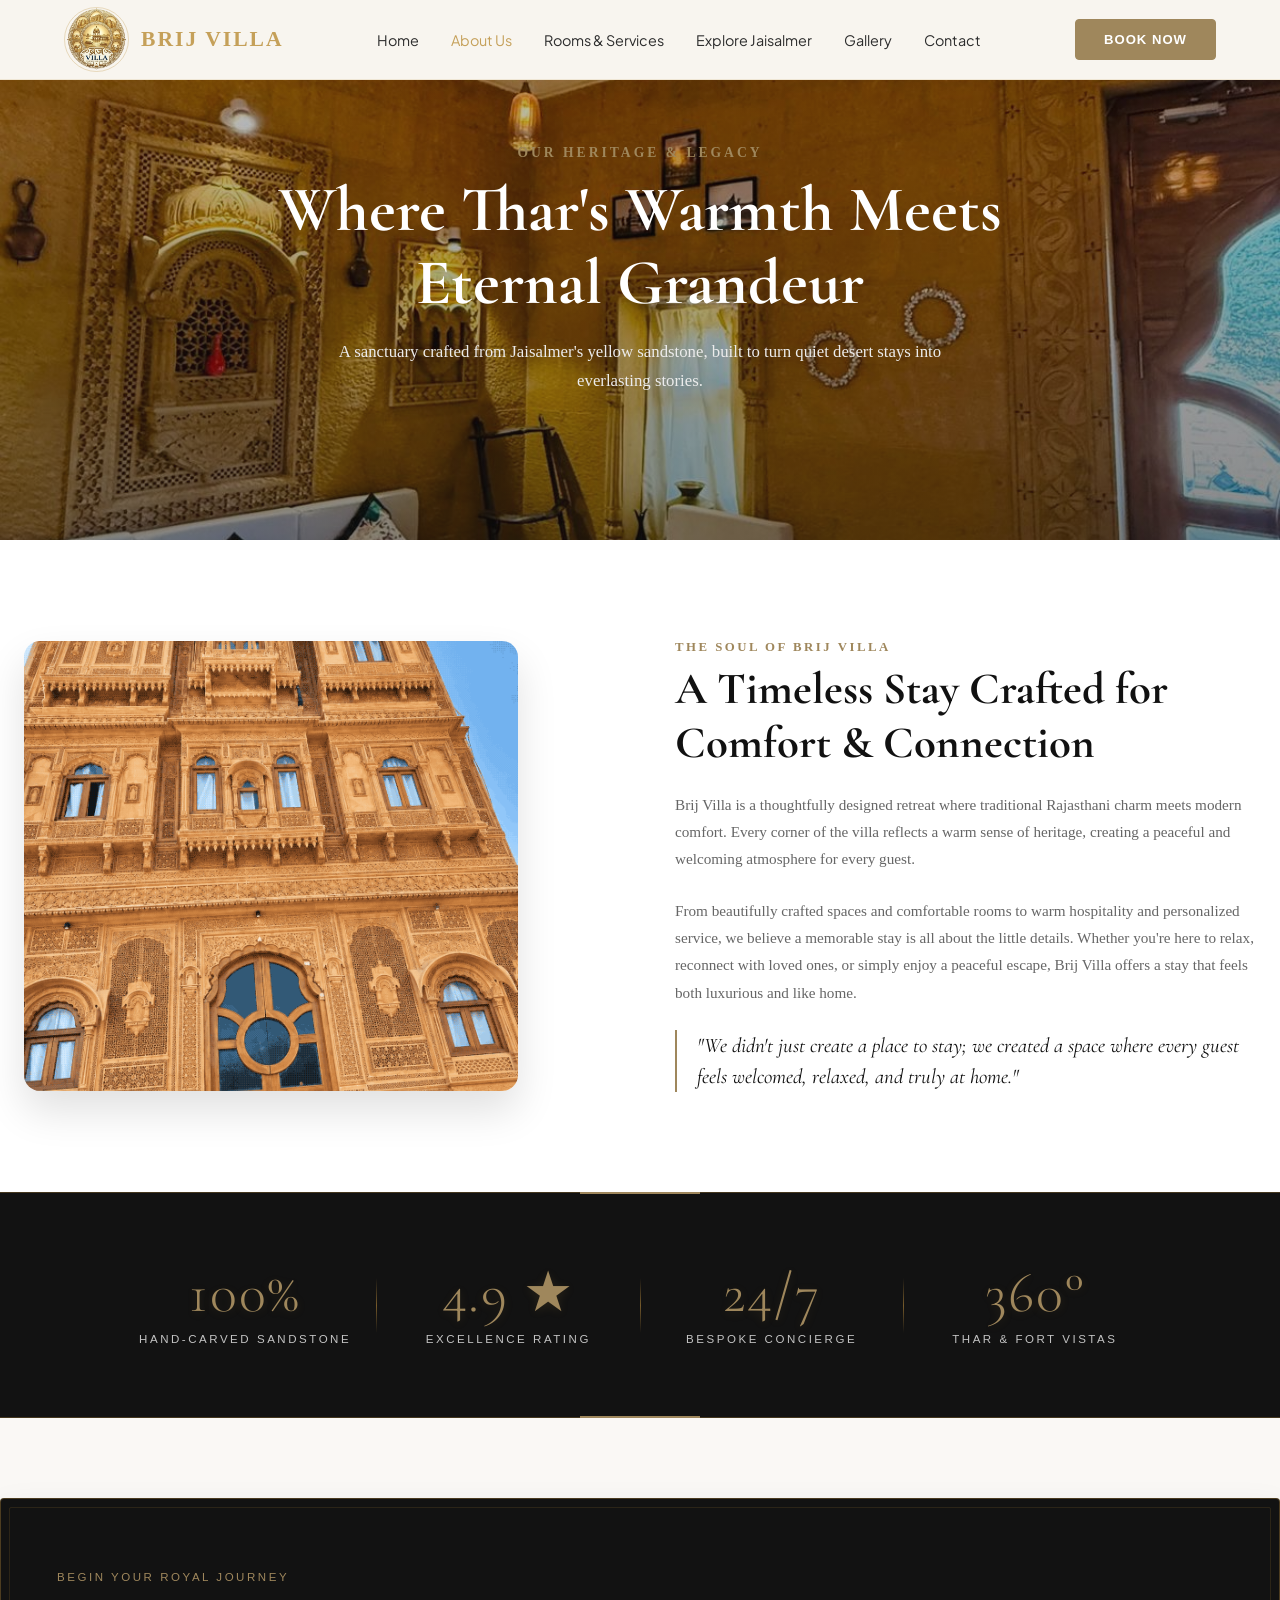
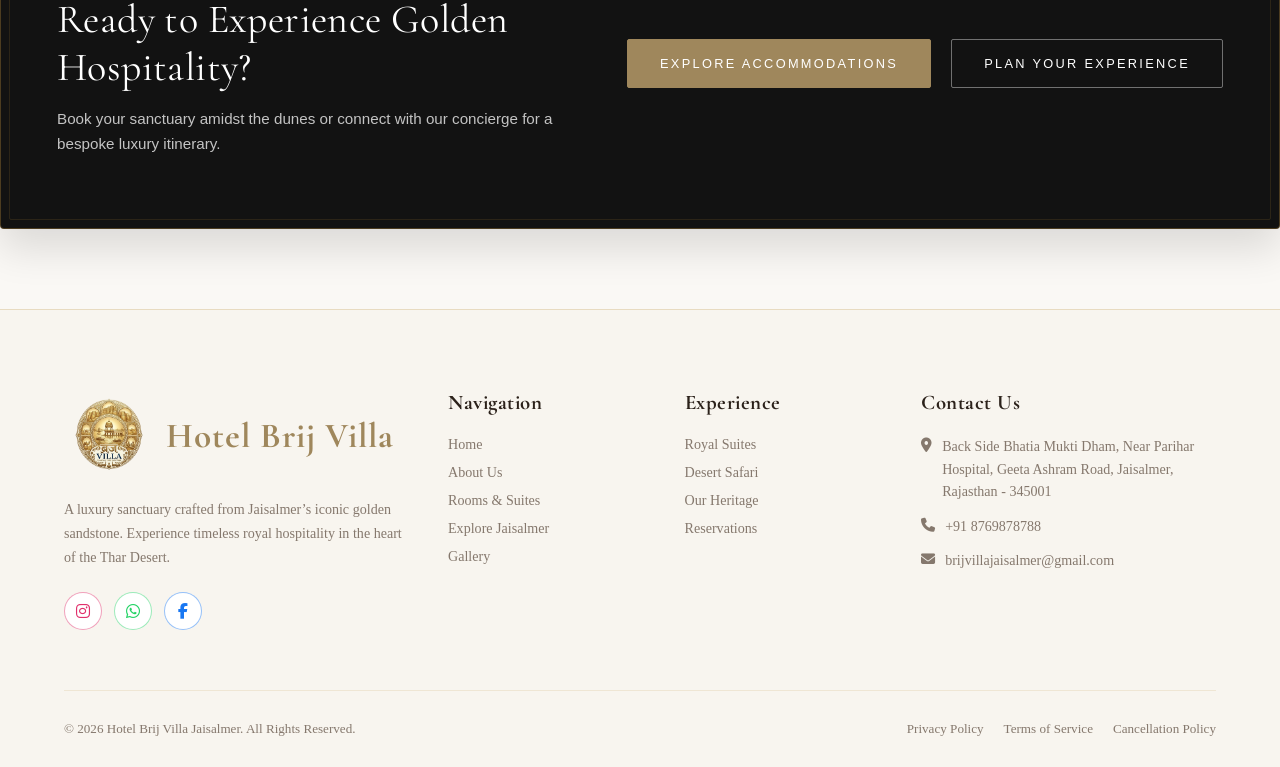
==== commit e9342ca3: "coorect image and add footer logo" ====
--- a/about.html
+++ b/about.html
@@ -296,9 +296,14 @@
       <div class="footer-top">
         <!-- Brand Info Column -->
         <div class="footer-col">
-          <a href="index.html" class="nav-logo">
-            <span class="logo-main">Hotel Brij Villa</span>
-          </a>
+          <a href="index.html" class="nav-logo footer-brand-title">
+  <img
+    src="./images/88f17f92-57b8-442e-8bf9-5949bb6d2c0f-removebg-preview.png"
+    alt="Brij Villa Jaisalmer Logo"
+    class="footer-logo"
+  >
+  <span class="logo-main">Hotel Brij Villa</span>
+</a>
           <p class="footer-tagline">
             A luxury sanctuary crafted from Jaisalmer’s iconic golden sandstone. Experience timeless royal hospitality in the heart of the Thar Desert.
           </p>
--- a/about.css
+++ b/about.css
@@ -1302,4 +1302,17 @@
     font-size: 0.9rem;
     line-height: 1.75;
   }
-}+}
+
+.footer-brand-title {
+    display: flex;
+    align-items: center;
+    gap: 12px;
+}
+
+.footer-brand-title .footer-logo {
+    width: 90px;
+    height: 90px;
+    object-fit: contain;
+    flex-shrink: 0;
+} 
